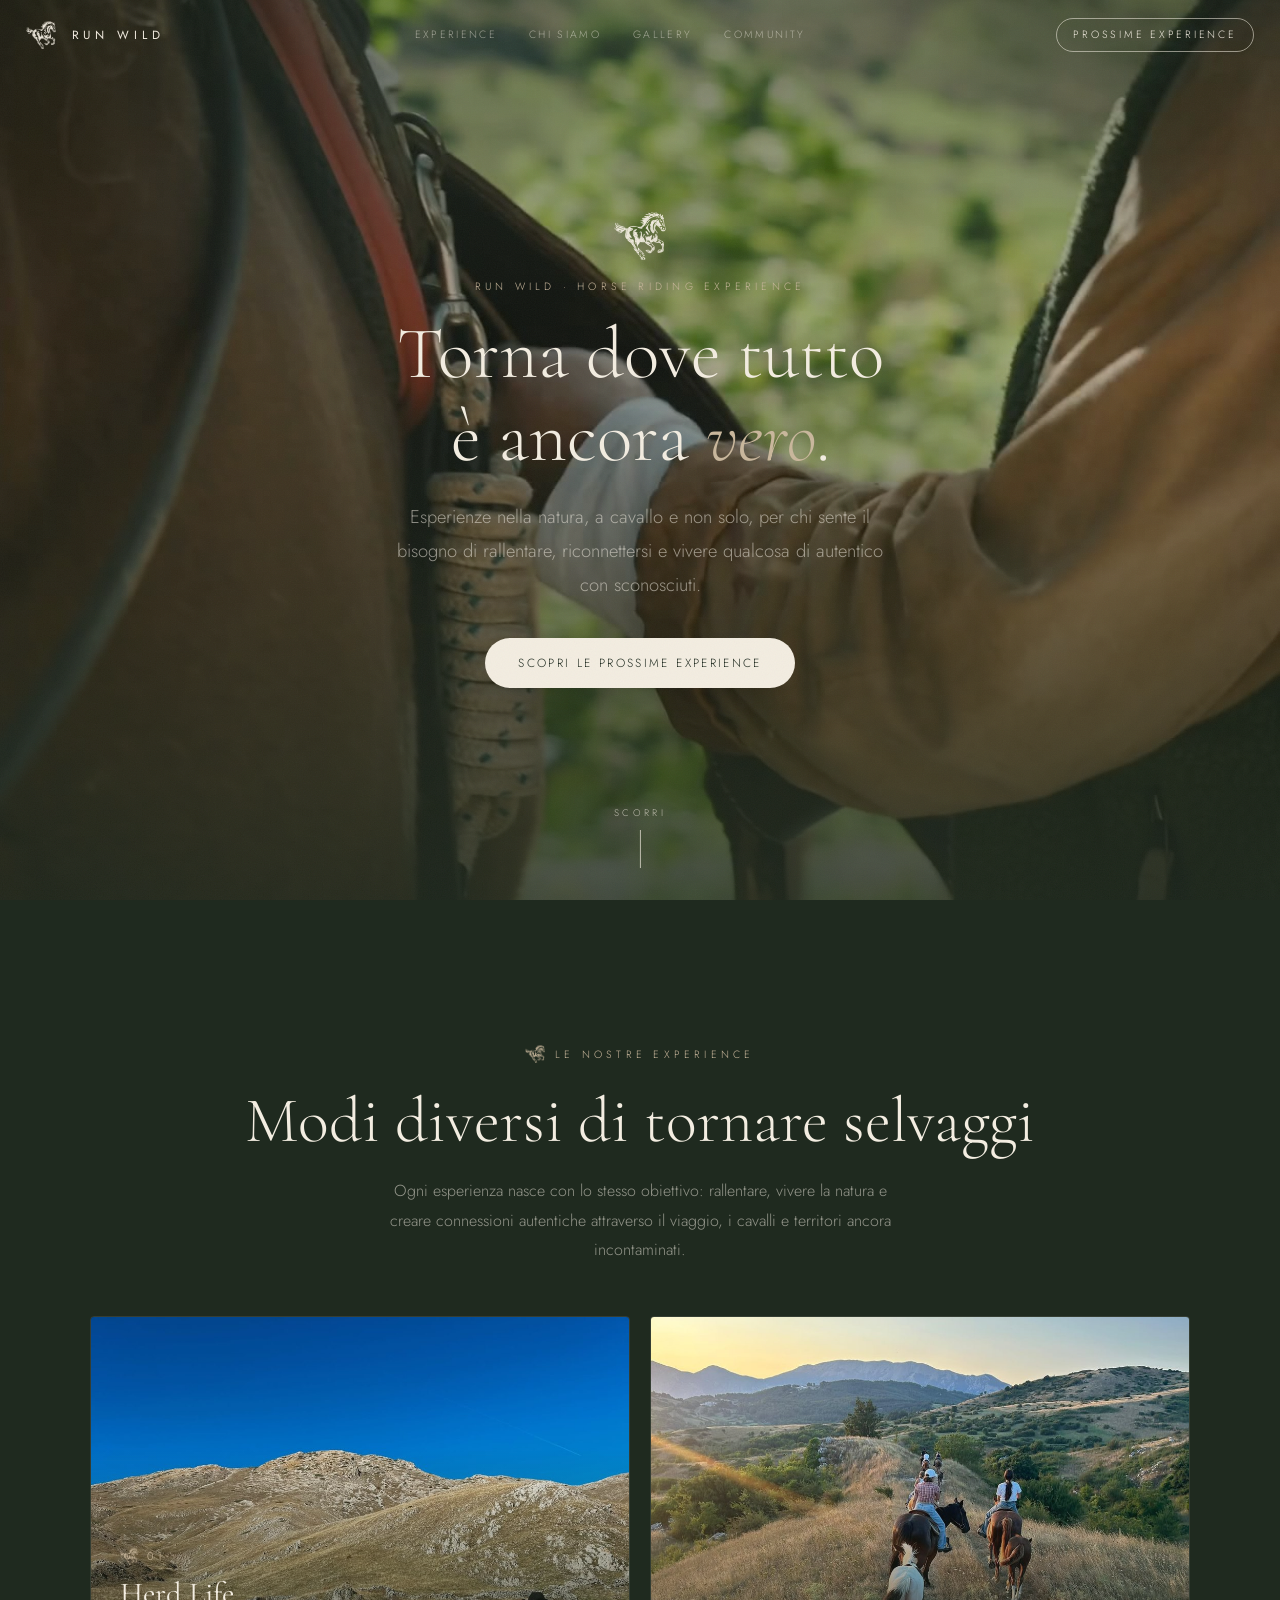
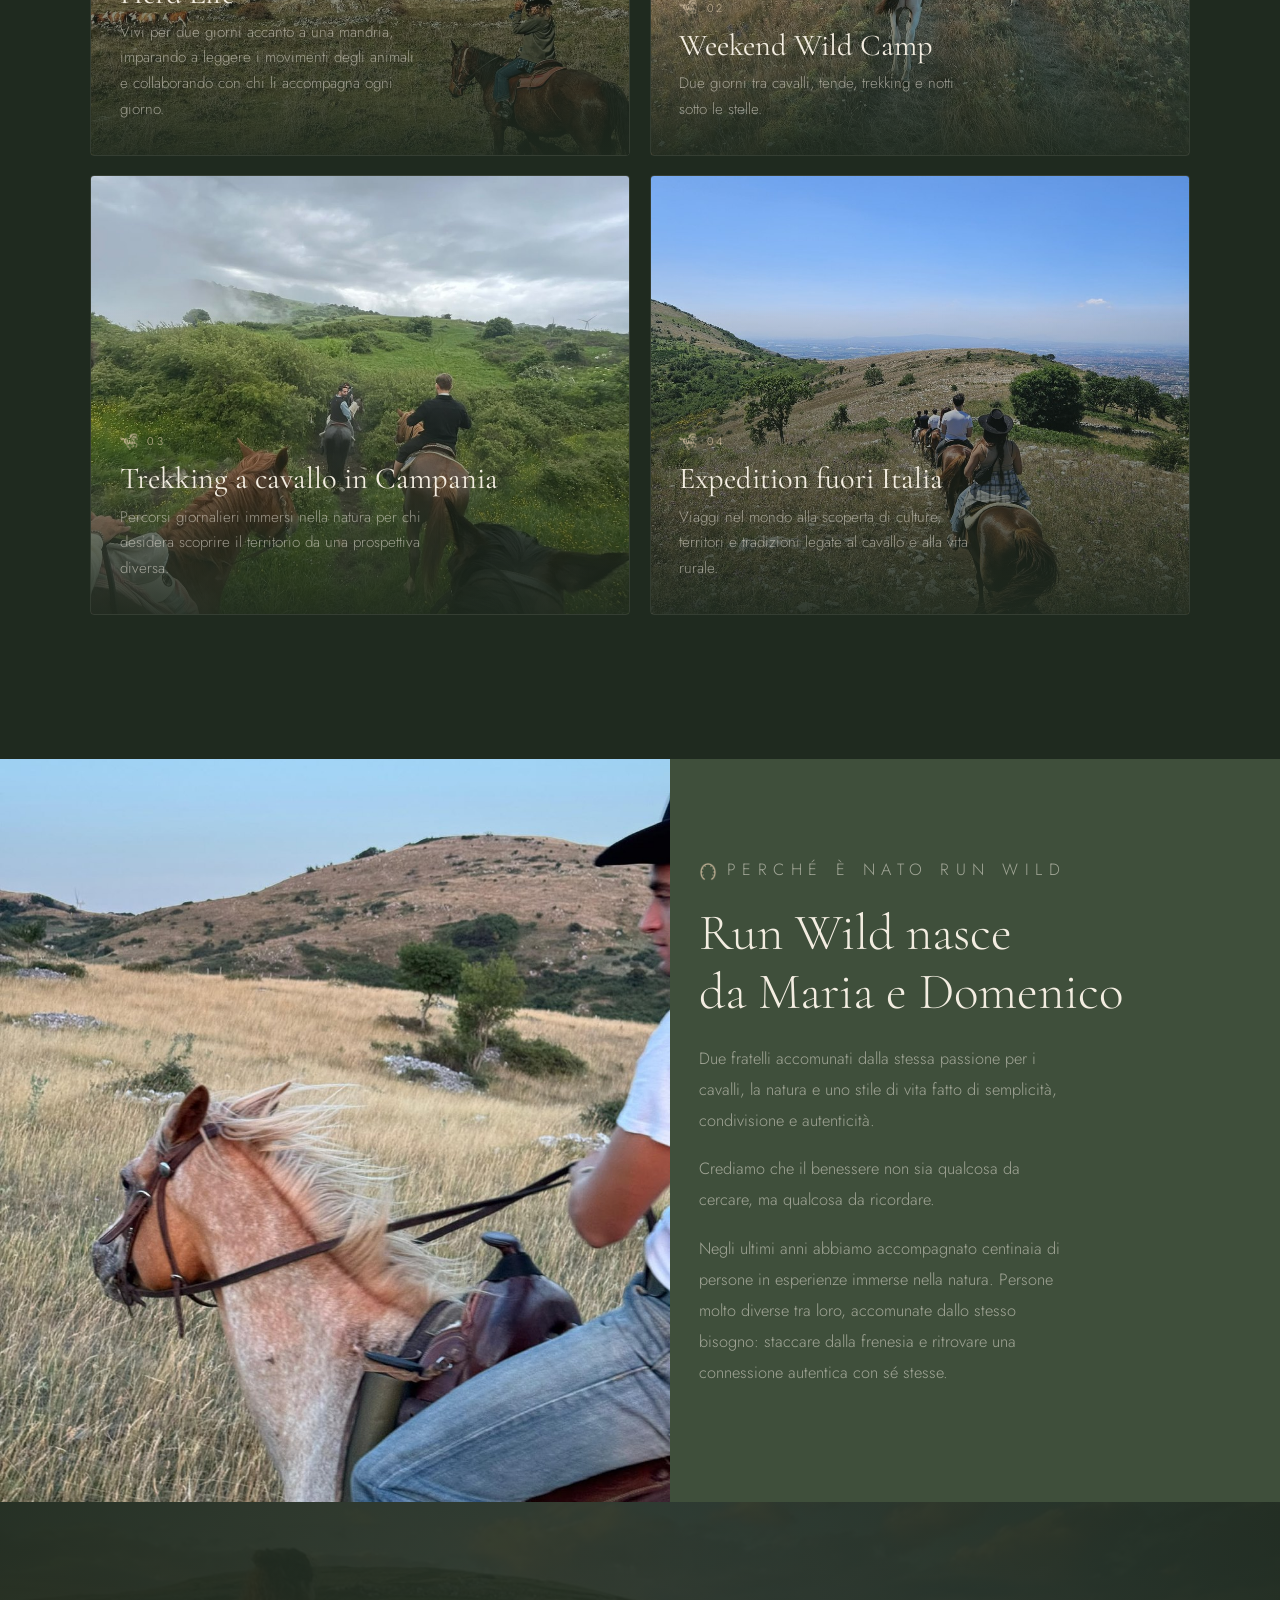
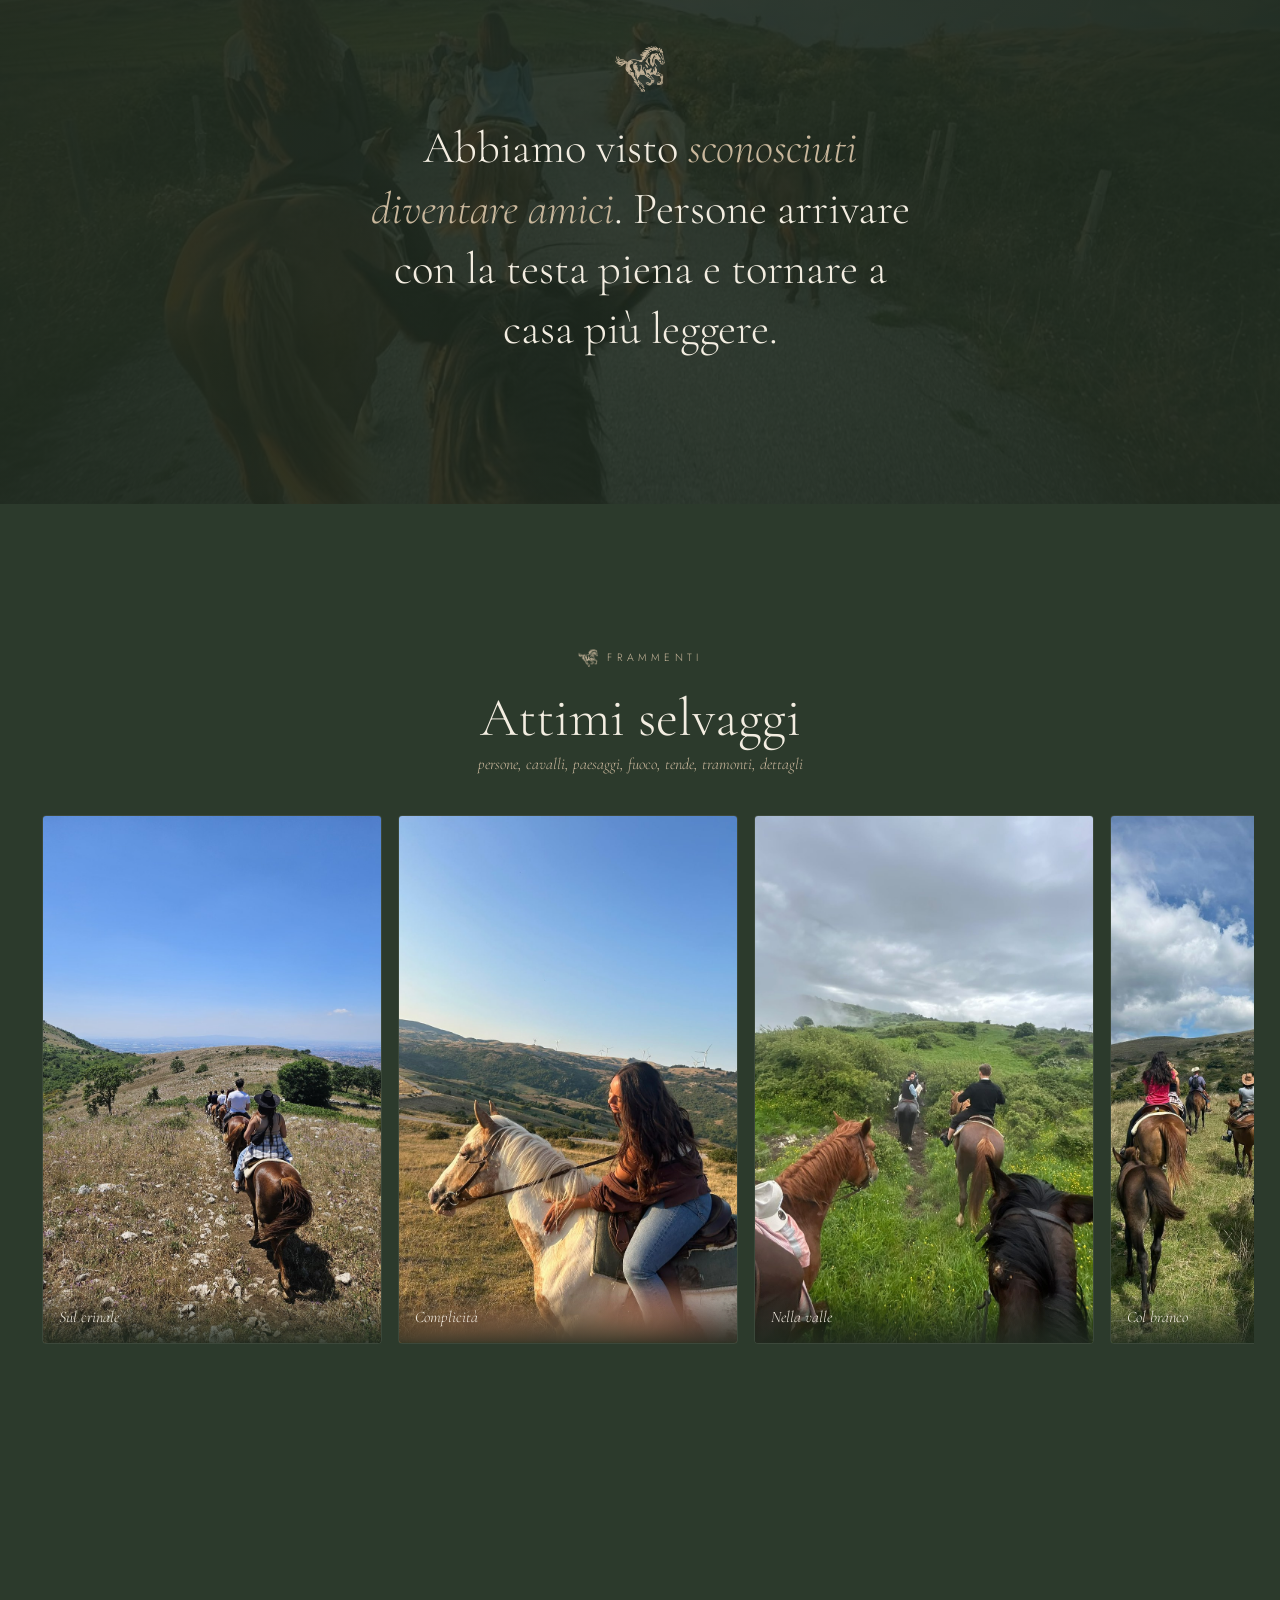
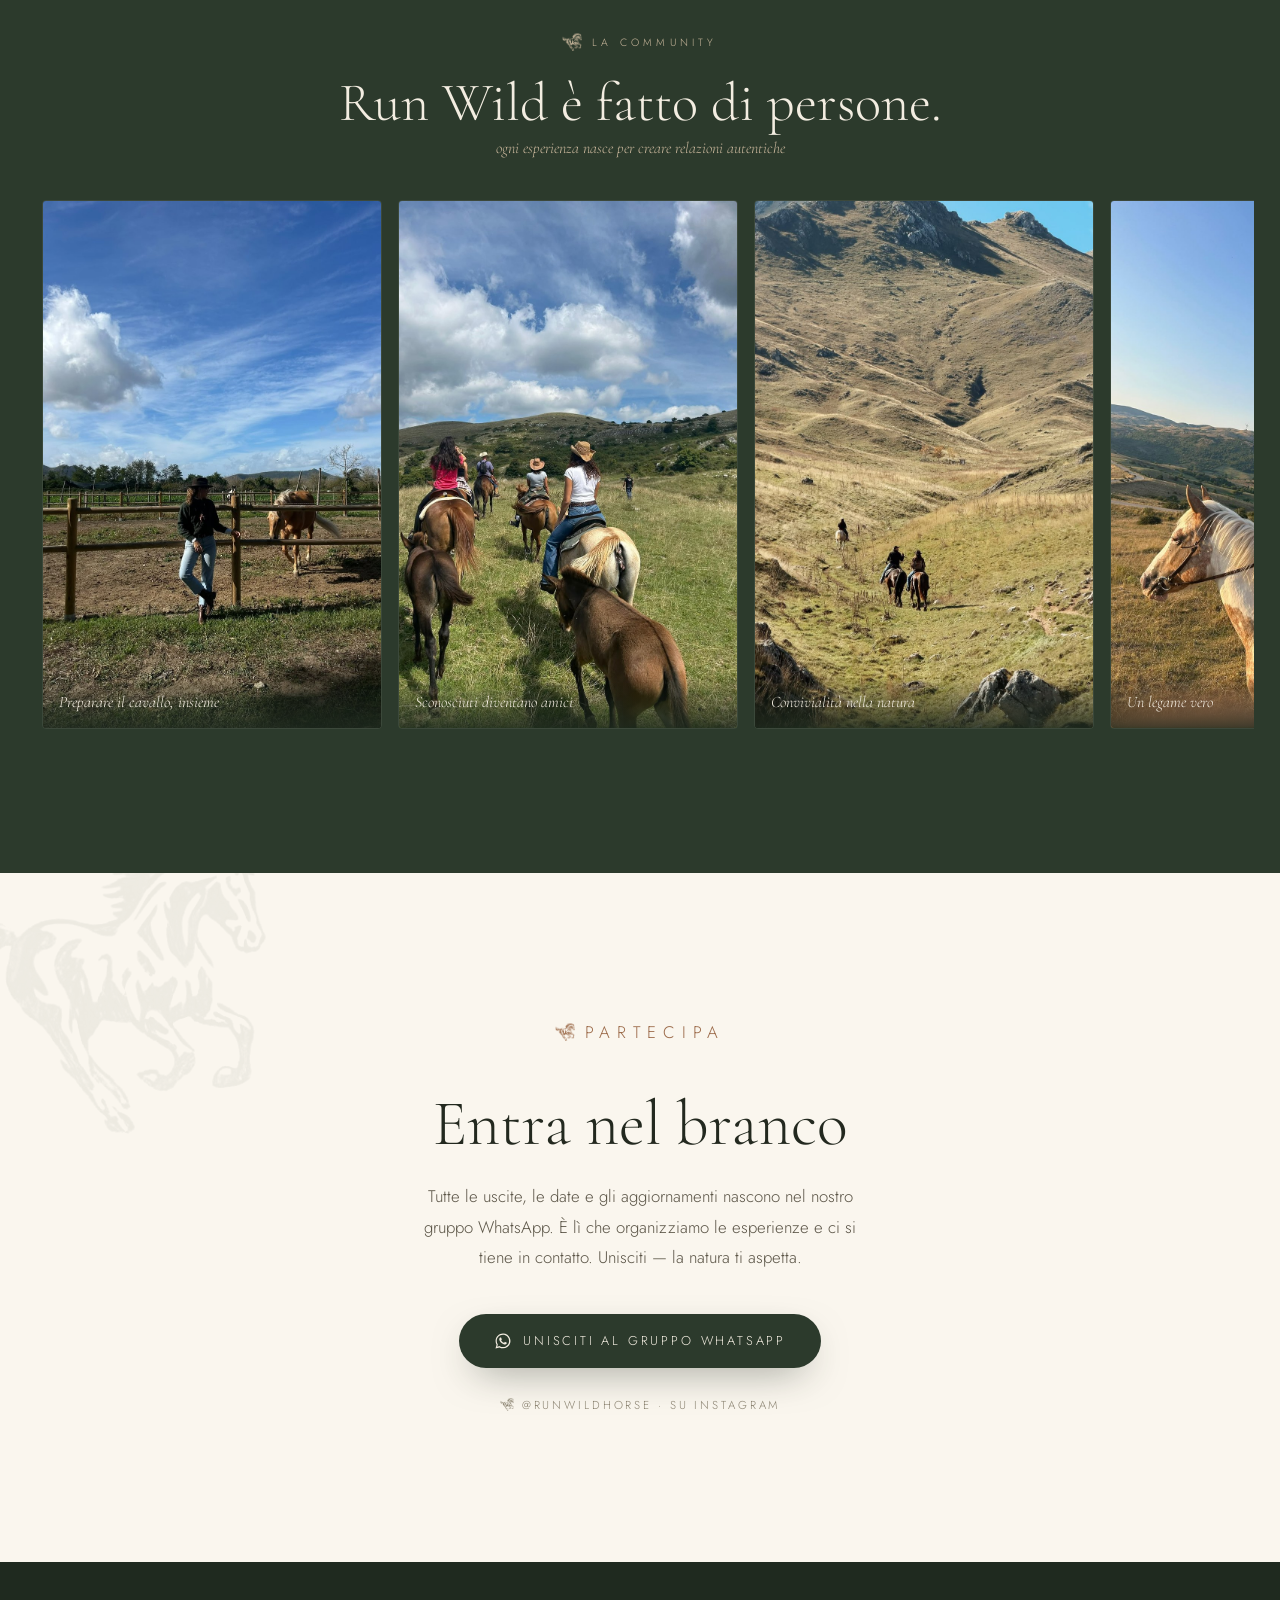
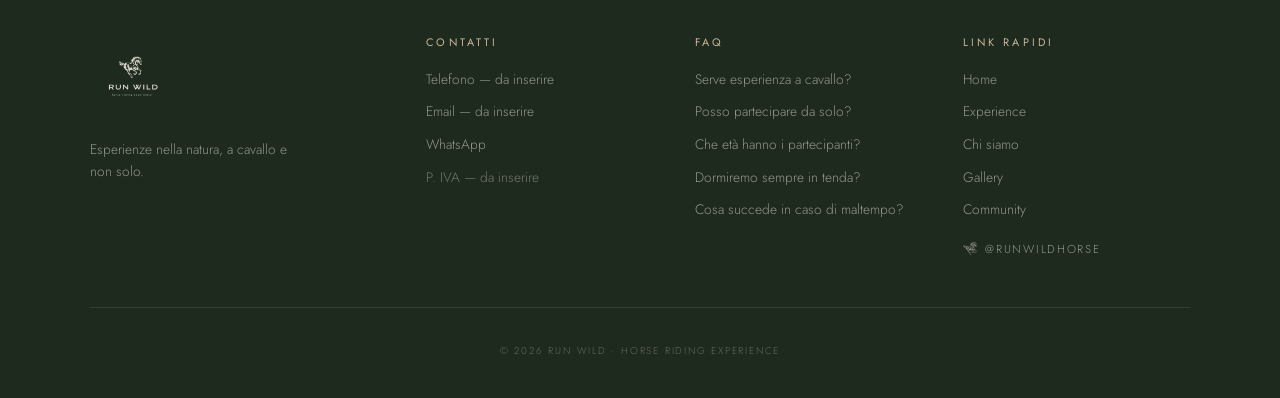
==== runwild-v2/index.html @ 901b98a7 "Add files via upload" ====
<!DOCTYPE html>
<html lang="it">
<head>
<meta charset="UTF-8">
<meta name="viewport" content="width=device-width, initial-scale=1.0">
<title>Run Wild — Torna dove tutto è ancora vero</title>
<meta name="description" content="Run Wild · Esperienze nella natura, a cavallo e non solo. Trekking a cavallo in Campania, weekend wild camp, herd life ed expedition per chi cerca connessioni autentiche.">
<meta name="keywords" content="esperienze a cavallo, trekking a cavallo in Campania, weekend a cavallo, viaggi nella natura, esperienze outdoor, vacanze a cavallo, turismo esperienziale, community outdoor, horse trekking Italy">
<link rel="icon" type="image/png" href="assets/horse_icon.png">
<link rel="preconnect" href="https://fonts.googleapis.com">
<link rel="preconnect" href="https://fonts.gstatic.com" crossorigin>
<link href="https://fonts.googleapis.com/css2?family=Cormorant+Garamond:ital,wght@0,300;0,400;0,500;0,600;1,300;1,400&family=Jost:wght@200;300;400;500&display=swap" rel="stylesheet">
<style>
  :root{
    --forest:#2c3a2c;--forest-deep:#1f2a1f;--moss:#3f4f3b;
    --cream:#f3ede1;--ivory:#faf6ee;--sand:#c9b79c;--clay:#9c6b4a;
    --ink:#23291f;--fade:rgba(243,237,225,.55);
    --hoof-mask:url("[data-uri]");
  }
  *{margin:0;padding:0;box-sizing:border-box}
  html{scroll-behavior:smooth}
  body{background:var(--forest);color:var(--cream);font-family:'Jost',sans-serif;font-weight:300;overflow-x:hidden;-webkit-font-smoothing:antialiased}
  ::selection{background:var(--sand);color:var(--forest-deep)}
  .serif{font-family:'Cormorant Garamond',serif}
  h1,h2,h3{font-weight:400;line-height:1.05}
  img{display:block}
  body::after{content:"";position:fixed;inset:0;z-index:9999;pointer-events:none;opacity:.045;background-image:url("data:image/svg+xml,%3Csvg xmlns='http://www.w3.org/2000/svg' width='160' height='160'%3E%3Cfilter id='n'%3E%3CfeTurbulence type='fractalNoise' baseFrequency='0.85' numOctaves='3'/%3E%3C/filter%3E%3Crect width='100%25' height='100%25' filter='url(%23n)'/%3E%3C/svg%3E")}

  .hoof-ico{display:inline-block;background:currentColor;-webkit-mask:url("[data-uri]") center/contain no-repeat;mask:url("[data-uri]") center/contain no-repeat}
  .h-ico{display:inline-block;background:currentColor;-webkit-mask:url("[data-uri]") center/contain no-repeat;mask:url("[data-uri]") center/contain no-repeat}

  /* NAV */
  nav{position:fixed;top:0;left:0;right:0;z-index:100;display:flex;justify-content:space-between;align-items:center;gap:1rem;padding:1.1rem 1.6rem;transition:background .5s ease,padding .5s ease}
  nav.scrolled{background:rgba(31,42,31,.86);backdrop-filter:blur(12px);padding:.7rem 1.6rem}
  nav .brand{display:flex;align-items:center;gap:.7rem;flex:0 0 auto}
  nav .brand .h-ico{width:30px;height:30px;color:var(--cream);transition:transform .6s cubic-bezier(.16,1,.3,1)}
  nav.scrolled .brand .h-ico{transform:scale(.85)}
  nav .brand b{font-weight:400;letter-spacing:.4em;font-size:.74rem;text-transform:uppercase;padding-left:.4em}
  nav .nav-links{display:none;align-items:center;gap:2rem;margin:0 auto}
  nav .nav-links a{color:var(--fade);text-decoration:none;font-size:.66rem;letter-spacing:.22em;text-transform:uppercase;transition:color .3s}
  nav .nav-links a:hover{color:var(--cream)}
  @media(min-width:920px){nav .nav-links{display:flex}}
  nav .cta-nav{flex:0 0 auto;font-size:.66rem;letter-spacing:.26em;text-transform:uppercase;border:1px solid var(--fade);color:var(--cream);padding:.55rem 1.05rem;border-radius:40px;text-decoration:none;transition:all .4s ease;white-space:nowrap}
  nav .cta-nav:hover{background:var(--cream);color:var(--forest-deep);border-color:var(--cream)}

  /* HERO */
  .hero{position:relative;height:100svh;min-height:620px;display:flex;align-items:center;justify-content:center;overflow:hidden;text-align:center}
  .hero video{position:absolute;inset:0;width:100%;height:100%;object-fit:cover;z-index:0}
  .hero::before{content:"";position:absolute;inset:0;z-index:1;background:linear-gradient(180deg,rgba(31,42,31,.5) 0%,rgba(31,42,31,.28) 38%,rgba(31,42,31,.82) 100%)}
  @keyframes floaty{0%,100%{transform:translate(-50%,-50%) translateY(0)}50%{transform:translate(-50%,-50%) translateY(-14px)}}
  .hero-inner{position:relative;z-index:2;padding:0 1.4rem;max-width:820px}
  .hero .crest{width:52px;height:48px;color:var(--cream);margin:0 auto 1.2rem;display:block}
  .hero .kicker{font-size:.66rem;letter-spacing:.4em;text-transform:uppercase;color:var(--sand);margin-bottom:1.2rem}
  .hero h1{font-family:'Cormorant Garamond',serif;font-weight:300;font-size:clamp(2.3rem,7.5vw,4.6rem);letter-spacing:0;line-height:1.12;text-transform:none}
  .hero h1 em{font-style:italic;color:var(--sand)}
  .hero .lead{font-family:'Jost',sans-serif;font-weight:300;font-size:clamp(1rem,2.6vw,1.15rem);line-height:1.85;max-width:46ch;margin:1.4rem auto 0;color:var(--fade)}
  .hero-cta{display:inline-flex;align-items:center;gap:.7rem;margin-top:2.2rem;background:var(--cream);color:var(--forest-deep);text-decoration:none;padding:1.05rem 2.1rem;border-radius:50px;font-size:.74rem;letter-spacing:.2em;text-transform:uppercase;transition:all .4s cubic-bezier(.16,1,.3,1);box-shadow:0 14px 40px -16px rgba(0,0,0,.5)}
  .hero-cta:hover{transform:translateY(-3px);background:var(--sand)}
  .hero .scroll-hint{position:absolute;bottom:2rem;left:50%;transform:translateX(-50%);z-index:3;font-size:.6rem;letter-spacing:.35em;text-transform:uppercase;opacity:.7;display:flex;flex-direction:column;align-items:center;gap:.6rem}
  .hero .scroll-hint .line{width:1px;height:38px;background:var(--cream);animation:pulse 2.4s ease-in-out infinite;transform-origin:top}
  @keyframes pulse{0%,100%{transform:scaleY(.4);opacity:.4}50%{transform:scaleY(1);opacity:1}}

  .reveal-up{opacity:0;transform:translateY(28px);transition:opacity 1.1s cubic-bezier(.16,1,.3,1),transform 1.1s cubic-bezier(.16,1,.3,1)}
  .reveal-up.in{opacity:1;transform:translateY(0)}

  section{position:relative}
  .pad{padding:clamp(4.5rem,12vw,9rem) 1.6rem}
  .eyebrow{display:inline-flex;align-items:center;gap:.6rem;font-size:.66rem;letter-spacing:.4em;text-transform:uppercase;color:var(--sand);margin-bottom:1.4rem}
  .eyebrow .h-ico{width:20px;height:20px;color:var(--sand)}
  .eyebrow .hoof-ico{width:18px;height:20px;color:var(--sand)}
  .manifesto .eyebrow .hoof-ico{color:var(--clay)}

  .hoof-trail{display:flex;justify-content:center;gap:1.4rem;padding:2.6rem 0;opacity:.55}
  .hoof-trail span{width:20px;height:22px;background:var(--clay);-webkit-mask:var(--hoof-mask) center/contain no-repeat;mask:var(--hoof-mask) center/contain no-repeat;transform:rotate(6deg)}
  .hoof-trail span:nth-child(even){transform:rotate(-6deg) translateY(9px)}

  /* MANIFESTO */
  .manifesto{background:var(--ivory);color:var(--ink);text-align:center;overflow:hidden}
  .manifesto .ghost{position:absolute;right:-4%;bottom:-6%;width:min(48vw,360px);aspect-ratio:1;color:var(--clay);opacity:.07;background:currentColor;-webkit-mask:url("[data-uri]") center/contain no-repeat;mask:url("[data-uri]") center/contain no-repeat;transform:scaleX(-1)}
  .manifesto .quote{font-family:'Cormorant Garamond',serif;font-weight:300;font-size:clamp(1.8rem,7vw,3.4rem);line-height:1.25;max-width:18ch;margin:0 auto;position:relative}
  .manifesto .quote em{font-style:italic;color:var(--clay)}
  .manifesto .small{margin:2.2rem auto 0;max-width:46ch;font-size:1.02rem;line-height:1.85;color:#5a5446;position:relative}
  .manifesto .eyebrow{color:var(--clay)}.manifesto .eyebrow .h-ico{color:var(--clay)}

  /* EXPERIENCES */
  .experiences{background:var(--forest-deep)}
  .exp-head{max-width:900px;margin:0 auto 3.2rem;text-align:center}
  .exp-head h2{font-family:'Cormorant Garamond',serif;font-weight:300;font-size:clamp(2.2rem,9vw,4rem);line-height:1.1}
  .exp-head .exp-intro{margin-top:1.2rem;font-size:1rem;line-height:1.85;color:var(--fade);max-width:56ch;margin-left:auto;margin-right:auto}
  .exp-grid{max-width:1100px;margin:0 auto;display:grid;grid-template-columns:1fr;gap:1.2rem}
  @media(min-width:760px){.exp-grid{grid-template-columns:1fr 1fr}}
  .exp-card{position:relative;border-radius:4px;overflow:hidden;min-height:440px;display:flex;align-items:flex-end;border:1px solid rgba(243,237,225,.1)}
  .exp-card video,.exp-card img{position:absolute;inset:0;width:100%;height:100%;object-fit:cover;transition:transform 1.2s cubic-bezier(.16,1,.3,1);z-index:0}
  .exp-card::after{content:"";position:absolute;inset:0;z-index:1;background:linear-gradient(180deg,rgba(31,42,31,0) 30%,rgba(31,42,31,.92) 100%)}
  .exp-card:hover video,.exp-card:hover img{transform:scale(1.06)}
  .exp-card .body{position:relative;z-index:2;padding:2rem 1.8rem}
  .exp-card .tagrow{display:flex;align-items:center;gap:.6rem;margin-bottom:.8rem}
  .exp-card .tagrow .h-ico{width:18px;height:18px;color:var(--sand)}
  .exp-card .num{font-size:.7rem;letter-spacing:.3em;color:var(--sand)}
  .exp-card h3{font-family:'Cormorant Garamond',serif;font-weight:400;font-size:1.9rem;margin-bottom:.6rem}
  .exp-card p{font-size:.95rem;line-height:1.7;color:var(--fade);max-width:34ch}
  .exp-card.tall{grid-column:1/-1}
  @media(min-width:760px){.exp-card.tall{min-height:380px}}

  /* SPLIT */
  .split{display:grid;grid-template-columns:1fr;background:var(--moss)}
  @media(min-width:860px){.split{grid-template-columns:1.1fr 1fr}}
  .split .media{position:relative;min-height:62svh;overflow:hidden}
  .split .media img{width:100%;height:100%;object-fit:cover;position:absolute;inset:0}
  .split .txt{padding:clamp(3rem,9vw,6rem) 1.8rem;display:flex;flex-direction:column;justify-content:center;position:relative}
  .split .txt h2{font-family:'Cormorant Garamond',serif;font-weight:300;font-size:clamp(2rem,7vw,3.2rem);line-height:1.15;margin-bottom:1.4rem}
  .split .txt p{font-size:1.02rem;line-height:1.9;color:var(--fade);max-width:42ch;margin-bottom:1.1rem}
  .split .txt .features{list-style:none;margin-top:.6rem;display:flex;flex-direction:column;gap:.9rem}
  .split .txt .features li{display:flex;align-items:center;gap:.9rem;font-size:.95rem;letter-spacing:.04em;color:var(--cream)}
  .split .txt .features .hoof-ico{width:17px;height:19px;flex:0 0 auto;color:var(--sand)}

  /* GALLERY / COMMUNITY */
  .gallery{background:var(--forest);overflow:hidden}
  .community{background:var(--forest);overflow:hidden}
  .gallery .ghead,.community .ghead{text-align:center}
  .gallery .eyebrow,.community .eyebrow{justify-content:center}
  .gallery h2,.community h2{text-align:center;font-family:'Cormorant Garamond',serif;font-weight:300;font-size:clamp(2rem,8vw,3.4rem);margin-bottom:.4rem}
  .gallery .gsub,.community .gsub{text-align:center;font-style:italic;font-family:'Cormorant Garamond',serif;color:var(--sand);margin-bottom:2.6rem}
  .strip{display:flex;gap:1rem;padding:0 1rem;overflow-x:auto;scroll-snap-type:x mandatory;-webkit-overflow-scrolling:touch;scrollbar-width:none}
  .strip::-webkit-scrollbar{display:none}
  .strip .item{flex:0 0 78%;max-width:340px;scroll-snap-align:center;border-radius:4px;overflow:hidden;position:relative;aspect-ratio:9/14;border:1px solid rgba(243,237,225,.08)}
  @media(min-width:760px){.strip .item{flex:0 0 30%}}
  .strip .item video,.strip .item img{width:100%;height:100%;object-fit:cover}
  .strip .item .cap{position:absolute;left:0;right:0;bottom:0;z-index:2;padding:1rem;font-family:'Cormorant Garamond',serif;font-style:italic;font-size:1rem;background:linear-gradient(180deg,transparent,rgba(31,42,31,.85))}

  /* BAND */
  .band{position:relative;text-align:center;padding:clamp(5rem,14vw,9rem) 1.6rem;overflow:hidden;background:var(--forest-deep)}
  .band img.bg{position:absolute;inset:0;width:100%;height:100%;object-fit:cover;opacity:.34;z-index:0}
  .band::after{content:"";position:absolute;inset:0;z-index:1;background:radial-gradient(circle at center,rgba(31,42,31,.55),rgba(31,42,31,.9))}
  .band .ico{position:relative;z-index:2;width:50px;height:46px;color:var(--sand);margin:0 auto 1.6rem;display:block}
  .band .q{position:relative;z-index:2;font-family:'Cormorant Garamond',serif;font-weight:300;font-size:clamp(1.6rem,5.5vw,2.8rem);line-height:1.35;max-width:26ch;margin:0 auto}
  .band .q em{font-style:italic;color:var(--sand)}

  /* WEEKEND */
  .weekend{background:var(--forest-deep)}
  .weekend .whead{max-width:900px;margin:0 auto 3rem;text-align:center}
  .weekend .whead h2{font-family:'Cormorant Garamond',serif;font-weight:300;font-size:clamp(2.2rem,9vw,4rem);line-height:1.1;margin-top:.3rem}
  .weekend .whead p{color:var(--fade);max-width:48ch;margin:1rem auto 0;line-height:1.8}
  .weekend .eyebrow{justify-content:center}
  .wk-grid{max-width:1100px;margin:0 auto;display:grid;grid-template-columns:1fr;gap:1.4rem}
  @media(min-width:780px){.wk-grid{grid-template-columns:1fr 1fr}}
  .wk-card{position:relative;border-radius:6px;overflow:hidden;min-height:480px;display:flex;align-items:flex-end;border:1px solid rgba(243,237,225,.12)}
  .wk-card img{position:absolute;inset:0;width:100%;height:100%;object-fit:cover;z-index:0;transition:transform 1.3s cubic-bezier(.16,1,.3,1)}
  .wk-card::after{content:"";position:absolute;inset:0;z-index:1;background:linear-gradient(180deg,rgba(31,42,31,.1) 0%,rgba(31,42,31,.45) 45%,rgba(31,42,31,.95) 100%)}
  .wk-card:hover img{transform:scale(1.05)}
  .wk-card .wbody{position:relative;z-index:2;padding:2.2rem 2rem}
  .wk-card .badge{display:inline-flex;align-items:center;gap:.5rem;font-size:.62rem;letter-spacing:.28em;text-transform:uppercase;color:var(--forest-deep);background:var(--sand);padding:.4rem .8rem;border-radius:40px;margin-bottom:1rem}
  .wk-card .badge .hoof-ico{width:13px;height:14px;color:var(--forest-deep)}
  .wk-card h3{font-family:'Cormorant Garamond',serif;font-weight:400;font-size:clamp(1.7rem,5vw,2.3rem);line-height:1.1;margin-bottom:.7rem}
  .wk-card .regions{display:flex;flex-wrap:wrap;gap:.5rem;margin-bottom:1rem}
  .wk-card .regions span{font-size:.66rem;letter-spacing:.16em;text-transform:uppercase;color:var(--cream);border:1px solid rgba(243,237,225,.3);padding:.32rem .7rem;border-radius:40px}
  .wk-card p{font-size:.96rem;line-height:1.7;color:var(--fade);max-width:40ch;margin-bottom:1.4rem}
  .wk-card .wk-cta{display:inline-flex;align-items:center;gap:.6rem;font-size:.7rem;letter-spacing:.22em;text-transform:uppercase;color:var(--cream);text-decoration:none;border-bottom:1px solid var(--sand);padding-bottom:.3rem;transition:gap .35s ease,color .35s ease}
  .wk-card .wk-cta:hover{gap:1rem;color:var(--sand)}

  /* JOIN */
  .join{background:var(--ivory);color:var(--ink);text-align:center;position:relative;overflow:hidden}
  .join .ghost{position:absolute;left:-5%;top:-8%;width:min(46vw,330px);aspect-ratio:1;color:var(--forest);opacity:.06;background:currentColor;-webkit-mask:url("[data-uri]") center/contain no-repeat;mask:url("[data-uri]") center/contain no-repeat}
  .join .eyebrow{color:var(--clay)}.join .eyebrow .h-ico{color:var(--clay)}
  .join h2{font-family:'Cormorant Garamond',serif;font-weight:300;font-size:clamp(2.2rem,9vw,4rem);line-height:1.1;max-width:16ch;margin:0 auto 1.4rem;position:relative}
  .join p{max-width:44ch;margin:0 auto 2.6rem;font-size:1.05rem;line-height:1.8;color:#5a5446;position:relative}
  .wa-btn{position:relative;display:inline-flex;align-items:center;gap:.7rem;background:var(--forest);color:var(--cream);text-decoration:none;padding:1.1rem 2.2rem;border-radius:50px;font-size:.8rem;letter-spacing:.22em;text-transform:uppercase;transition:all .4s cubic-bezier(.16,1,.3,1);box-shadow:0 14px 40px -16px rgba(31,42,31,.6)}
  .wa-btn:hover{transform:translateY(-3px);background:var(--forest-deep);box-shadow:0 22px 50px -18px rgba(31,42,31,.7)}
  .wa-btn svg{width:18px;height:18px;fill:currentColor}
  .join .ig{position:relative;display:inline-flex;align-items:center;gap:.5rem;margin-top:1.8rem;font-size:.72rem;letter-spacing:.25em;text-transform:uppercase;color:#8a8270;text-decoration:none;transition:color .3s}
  .join .ig:hover{color:var(--clay)}
  .join .ig .h-ico{width:14px;height:14px;color:currentColor}

  /* FOOTER */
  footer{background:var(--forest-deep);padding:4.5rem 1.6rem 2.5rem}
  .foot-grid{max-width:1100px;margin:0 auto;display:grid;grid-template-columns:1fr;gap:2.6rem;padding-bottom:2.8rem;border-bottom:1px solid rgba(243,237,225,.1)}
  @media(min-width:760px){.foot-grid{grid-template-columns:1.3fr 1fr 1fr 1fr}}
  .foot-col h4{font-family:'Jost',sans-serif;font-weight:400;font-size:.68rem;letter-spacing:.28em;text-transform:uppercase;color:var(--sand);margin-bottom:1.2rem}
  .foot-col ul{list-style:none;display:flex;flex-direction:column;gap:.75rem}
  .foot-col ul li{font-size:.86rem;color:var(--fade);line-height:1.5}
  .foot-col ul li.piva{opacity:.7}
  .foot-col a{color:var(--fade);text-decoration:none;transition:color .3s}
  .foot-col a:hover{color:var(--cream)}
  .foot-brand .flogo{width:88px;margin-bottom:1rem;opacity:.95}
  .foot-brand .foot-tag{font-size:.86rem;color:var(--fade);max-width:26ch;line-height:1.6}
  .foot-ig{display:inline-flex;align-items:center;gap:.5rem;margin-top:1.3rem;font-size:.72rem;letter-spacing:.15em;text-transform:uppercase}
  .foot-ig .h-ico{width:14px;height:14px}
  footer .copy{display:block;text-align:center;margin-top:2.2rem;font-size:.62rem;letter-spacing:.18em;color:rgba(243,237,225,.32);text-transform:uppercase}

  .wa-float{position:fixed;bottom:18px;right:18px;z-index:200;width:56px;height:56px;border-radius:50%;background:#25D366;display:flex;align-items:center;justify-content:center;box-shadow:0 10px 30px -8px rgba(0,0,0,.5);text-decoration:none;transition:transform .35s ease;opacity:0;pointer-events:none}
  .wa-float.show{opacity:1;pointer-events:auto}
  .wa-float:hover{transform:scale(1.08)}
  .wa-float svg{width:28px;height:28px;fill:#fff}
</style>
</head>
<body>


<nav id="nav">
  <span class="brand"><i class="h-ico"></i><b>Run Wild</b></span>
  <div class="nav-links">
    <a href="#experience">Experience</a>
    <a href="#chi-siamo">Chi siamo</a>
    <a href="#gallery">Gallery</a>
    <a href="#community">Community</a>
  </div>
  <a class="cta-nav" href="#experience">Prossime Experience</a>
</nav>

<header class="hero">
  <video autoplay muted loop playsinline poster="assets/hero_poster.jpg"><source src="assets/hero.mp4" type="video/mp4"></video>
  <div class="hero-inner">
    <i class="crest h-ico reveal-up"></i>
    <p class="kicker reveal-up" style="transition-delay:.08s">Run Wild · horse riding experience</p>
    <h1 class="reveal-up" style="transition-delay:.16s">Torna dove tutto<br>è ancora <em>vero</em>.</h1>
    <p class="lead reveal-up" style="transition-delay:.28s">Esperienze nella natura, a cavallo e non solo, per chi sente il bisogno di rallentare, riconnettersi e vivere qualcosa di autentico con sconosciuti.</p>
    <a class="hero-cta reveal-up" style="transition-delay:.38s" href="#experience">Scopri le prossime Experience</a>
  </div>
  <div class="scroll-hint"><span>scorri</span><span class="line"></span></div>
</header>

<section class="experiences pad" id="experience">
  <div class="exp-head reveal-up">
    <p class="eyebrow"><i class="h-ico"></i> Le nostre Experience</p>
    <h2>Modi diversi di tornare selvaggi</h2>
    <p class="exp-intro">Ogni esperienza nasce con lo stesso obiettivo: rallentare, vivere la natura e creare connessioni autentiche attraverso il viaggio, i cavalli e territori ancora incontaminati.</p>
  </div>
  <div class="exp-grid">
    <article class="exp-card reveal-up">
      <img src="assets/p11.jpg" alt="Cavaliere al lavoro con la mandria al pascolo">
      <div class="body"><div class="tagrow"><i class="h-ico"></i><span class="num">01</span></div><h3>Herd Life</h3><p>Vivi per due giorni accanto a una mandria, imparando a leggere i movimenti degli animali e collaborando con chi li accompagna ogni giorno.</p></div>
    </article>
    <article class="exp-card reveal-up" style="transition-delay:.12s">
      <img src="assets/p17.jpg" alt="Cavalcata al tramonto verso le tende in montagna">
      <div class="body"><div class="tagrow"><i class="h-ico"></i><span class="num">02</span></div><h3>Weekend Wild Camp</h3><p>Due giorni tra cavalli, tende, trekking e notti sotto le stelle.</p></div>
    </article>
    <article class="exp-card reveal-up" style="transition-delay:.2s">
      <img src="assets/p2.jpg" alt="Gruppo in sella su un sentiero verde tra la vegetazione in Campania">
      <div class="body"><div class="tagrow"><i class="h-ico"></i><span class="num">03</span></div><h3>Trekking a cavallo in Campania</h3><p>Percorsi giornalieri immersi nella natura per chi desidera scoprire il territorio da una prospettiva diversa.</p></div>
    </article>
    <article class="exp-card reveal-up" style="transition-delay:.28s">
      <img src="assets/p16.jpg" alt="Fila di cavalieri sul crinale in un paesaggio ampio e selvaggio">
      <div class="body"><div class="tagrow"><i class="h-ico"></i><span class="num">04</span></div><h3>Expedition fuori Italia</h3><p>Viaggi nel mondo alla scoperta di culture, territori e tradizioni legate al cavallo e alla vita rurale.</p></div>
    </article>
  </div>
</section>

<section class="split" id="chi-siamo">
  <div class="media reveal-up"><img src="assets/p6.jpg" alt="Cavaliere accanto al suo cavallo con la criniera al vento"></div>
  <div class="txt">
    <p class="eyebrow"><i class="hoof-ico"></i> Perché è nato Run Wild</p>
    <h2 class="reveal-up">Run Wild nasce<br>da Maria e Domenico</h2>
    <p class="reveal-up" style="transition-delay:.1s">Due fratelli accomunati dalla stessa passione per i cavalli, la natura e uno stile di vita fatto di semplicità, condivisione e autenticità.</p>
    <p class="reveal-up" style="transition-delay:.16s">Crediamo che il benessere non sia qualcosa da cercare, ma qualcosa da ricordare.</p>
    <p class="reveal-up" style="transition-delay:.22s">Negli ultimi anni abbiamo accompagnato centinaia di persone in esperienze immerse nella natura. Persone molto diverse tra loro, accomunate dallo stesso bisogno: staccare dalla frenesia e ritrovare una connessione autentica con sé stesse.</p>
  </div>
</section>

<section class="band">
  <img class="bg" src="assets/p7.jpg" alt="Cavalcata al tramonto con puledro">
  <i class="ico h-ico" aria-hidden="true"></i>
  <p class="q reveal-up">Abbiamo visto <em>sconosciuti diventare amici</em>. Persone arrivare con la testa piena e tornare a casa più leggere.</p>
</section>

<section class="gallery pad" id="gallery">
  <div class="ghead reveal-up"><p class="eyebrow"><i class="h-ico"></i> Frammenti</p></div>
  <h2 class="reveal-up">Attimi selvaggi</h2>
  <p class="gsub reveal-up">persone, cavalli, paesaggi, fuoco, tende, tramonti, dettagli</p>
  <div class="strip">
    <div class="item reveal-up"><img src="assets/p16.jpg" alt="Fila di cavalieri sul crinale"><span class="cap">Sul crinale</span></div>
    <div class="item reveal-up" style="transition-delay:.06s"><img src="assets/p13.jpg" alt="Ragazza in sella a un cavallo bianco al tramonto"><span class="cap">Complicità</span></div>
    <div class="item reveal-up" style="transition-delay:.12s"><img src="assets/p2.jpg" alt="Tre cavalieri nella valle"><span class="cap">Nella valle</span></div>
    <div class="item reveal-up" style="transition-delay:.18s"><img src="assets/p9.jpg" alt="Gruppo a cavallo con i puledri"><span class="cap">Col branco</span></div>
    <div class="item reveal-up" style="transition-delay:.24s"><img src="assets/p10.jpg" alt="Al maneggio con il cavallo"><span class="cap">Al maneggio</span></div>
    <div class="item reveal-up" style="transition-delay:.3s"><img src="assets/p17.jpg" alt="Tende in montagna al tramonto"><span class="cap">Sotto le stelle</span></div>
    <div class="item reveal-up" style="transition-delay:.36s"><img src="assets/p3.jpg" alt="Vista dalla sella sulla pianura"><span class="cap">Il panorama</span></div>
  </div>
</section>

<section class="community pad" id="community">
  <div class="ghead reveal-up"><p class="eyebrow"><i class="h-ico"></i> La community</p></div>
  <h2 class="reveal-up">Run Wild è fatto di persone.</h2>
  <p class="gsub reveal-up">ogni esperienza nasce per creare relazioni autentiche</p>
  <div class="strip">
    <div class="item reveal-up"><img src="assets/p10.jpg" alt="Preparazione del cavallo insieme prima dell'uscita"><span class="cap">Preparare il cavallo, insieme</span></div>
    <div class="item reveal-up" style="transition-delay:.06s"><img src="assets/p9.jpg" alt="Gruppo di partecipanti a cavallo con i puledri"><span class="cap">Sconosciuti diventano amici</span></div>
    <div class="item reveal-up" style="transition-delay:.12s"><img src="assets/p12.jpg" alt="Gruppo di cavalieri nella valle"><span class="cap">Convivialità nella natura</span></div>
    <div class="item reveal-up" style="transition-delay:.18s"><img src="assets/p13.jpg" alt="Un legame autentico tra cavaliere e cavallo al tramonto"><span class="cap">Un legame vero</span></div>
    <div class="item reveal-up" style="transition-delay:.24s"><img src="assets/p3.jpg" alt="Momenti di cura quotidiana al torrente"><span class="cap">I dettagli veri</span></div>
  </div>
</section>

<section class="join pad" id="join">
  <span class="ghost"></span>
  <p class="eyebrow reveal-up"><i class="h-ico"></i> Partecipa</p>
  <h2 class="reveal-up" style="transition-delay:.08s">Entra nel branco</h2>
  <p class="reveal-up" style="transition-delay:.16s">Tutte le uscite, le date e gli aggiornamenti nascono nel nostro gruppo WhatsApp. È lì che organizziamo le esperienze e ci si tiene in contatto. Unisciti — la natura ti aspetta.</p>
  <a class="wa-btn reveal-up" style="transition-delay:.24s" href="https://chat.whatsapp.com/IArELzHr4w1A6WsWyz7IqS?mode=gi_t&utm_source=ig&utm_medium=social&utm_content=link_in_bio" target="_blank" rel="noopener">
    <svg viewBox="0 0 24 24"><path d="M12.04 2C6.58 2 2.13 6.45 2.13 11.91c0 1.75.46 3.45 1.32 4.95L2 22l5.25-1.38c1.45.79 3.08 1.21 4.79 1.21 5.46 0 9.91-4.45 9.91-9.91S17.5 2 12.04 2zm0 18.15c-1.52 0-3.01-.41-4.3-1.18l-.31-.18-3.12.82.83-3.04-.2-.31a8.21 8.21 0 0 1-1.26-4.35c0-4.54 3.7-8.23 8.24-8.23 2.2 0 4.27.86 5.82 2.42a8.18 8.18 0 0 1 2.41 5.82c0 4.54-3.69 8.24-8.23 8.24zm4.52-6.16c-.25-.12-1.47-.72-1.69-.81-.23-.08-.39-.12-.56.12-.16.25-.64.81-.79.97-.14.17-.29.19-.54.06-.25-.12-1.05-.39-1.99-1.23-.74-.66-1.23-1.47-1.38-1.72-.14-.25-.01-.38.11-.5.11-.11.25-.29.37-.43.13-.14.17-.25.25-.41.08-.17.04-.31-.02-.43-.06-.12-.56-1.34-.76-1.84-.2-.48-.41-.42-.56-.43h-.48c-.17 0-.43.06-.66.31-.22.25-.86.85-.86 2.07s.89 2.4 1.01 2.56c.12.17 1.75 2.67 4.23 3.74.59.26 1.05.41 1.41.52.59.19 1.13.16 1.56.1.48-.07 1.47-.6 1.67-1.18.21-.58.21-1.07.15-1.18-.06-.11-.22-.17-.47-.29z"/></svg>
    Unisciti al gruppo WhatsApp
  </a>
  <br>
  <a class="ig" href="https://www.instagram.com/runwildhorse/" target="_blank" rel="noopener"><i class="h-ico"></i> @runwildhorse · su Instagram</a>
</section>

<footer>
  <div class="foot-grid">
    <div class="foot-col foot-brand">
      <img class="flogo" src="assets/logo_full.png" alt="Run Wild logo">
      <p class="foot-tag">Esperienze nella natura, a cavallo e non solo.</p>
    </div>
    <div class="foot-col">
      <h4>Contatti</h4>
      <ul>
        <li><a href="tel:+39000000000">Telefono — da inserire</a></li>
        <li><a href="mailto:info@runwildhorse.it">Email — da inserire</a></li>
        <li><a href="https://chat.whatsapp.com/IArELzHr4w1A6WsWyz7IqS?mode=gi_t&utm_source=ig&utm_medium=social&utm_content=link_in_bio" target="_blank" rel="noopener">WhatsApp</a></li>
        <li class="piva">P. IVA — da inserire</li>
      </ul>
    </div>
    <div class="foot-col">
      <h4>FAQ</h4>
      <ul>
        <li>Serve esperienza a cavallo?</li>
        <li>Posso partecipare da solo?</li>
        <li>Che età hanno i partecipanti?</li>
        <li>Dormiremo sempre in tenda?</li>
        <li>Cosa succede in caso di maltempo?</li>
      </ul>
    </div>
    <div class="foot-col">
      <h4>Link rapidi</h4>
      <ul>
        <li><a href="#">Home</a></li>
        <li><a href="#experience">Experience</a></li>
        <li><a href="#chi-siamo">Chi siamo</a></li>
        <li><a href="#gallery">Gallery</a></li>
        <li><a href="#community">Community</a></li>
      </ul>
      <a class="foot-ig" href="https://www.instagram.com/runwildhorse/" target="_blank" rel="noopener"><i class="h-ico"></i> @runwildhorse</a>
    </div>
  </div>
  <div class="copy">© <span id="yr"></span> Run Wild · Horse Riding Experience</div>
</footer>

<a class="wa-float" id="waFloat" href="https://chat.whatsapp.com/IArELzHr4w1A6WsWyz7IqS?mode=gi_t&utm_source=ig&utm_medium=social&utm_content=link_in_bio" target="_blank" rel="noopener" aria-label="WhatsApp">
  <svg viewBox="0 0 24 24"><path d="M12.04 2C6.58 2 2.13 6.45 2.13 11.91c0 1.75.46 3.45 1.32 4.95L2 22l5.25-1.38c1.45.79 3.08 1.21 4.79 1.21 5.46 0 9.91-4.45 9.91-9.91S17.5 2 12.04 2zm0 18.15c-1.52 0-3.01-.41-4.3-1.18l-.31-.18-3.12.82.83-3.04-.2-.31a8.21 8.21 0 0 1-1.26-4.35c0-4.54 3.7-8.23 8.24-8.23 2.2 0 4.27.86 5.82 2.42a8.18 8.18 0 0 1 2.41 5.82c0 4.54-3.69 8.24-8.23 8.24zm4.52-6.16c-.25-.12-1.47-.72-1.69-.81-.23-.08-.39-.12-.56.12-.16.25-.64.81-.79.97-.14.17-.29.19-.54.06-.25-.12-1.05-.39-1.99-1.23-.74-.66-1.23-1.47-1.38-1.72-.14-.25-.01-.38.11-.5.11-.11.25-.29.37-.43.13-.14.17-.25.25-.41.08-.17.04-.31-.02-.43-.06-.12-.56-1.34-.76-1.84-.2-.48-.41-.42-.56-.43h-.48c-.17 0-.43.06-.66.31-.22.25-.86.85-.86 2.07s.89 2.4 1.01 2.56c.12.17 1.75 2.67 4.23 3.74.59.26 1.05.41 1.41.52.59.19 1.13.16 1.56.1.48-.07 1.47-.6 1.67-1.18.21-.58.21-1.07.15-1.18-.06-.11-.22-.17-.47-.29z"/></svg>
</a>

<script>
  document.getElementById('yr').textContent=new Date().getFullYear();
  const nav=document.getElementById('nav'), waf=document.getElementById('waFloat');
  window.addEventListener('scroll',()=>{if(window.scrollY>60){nav.classList.add('scrolled');waf.classList.add('show')}else{nav.classList.remove('scrolled');waf.classList.remove('show')}},{passive:true});
  const io=new IntersectionObserver((e)=>{e.forEach(x=>{if(x.isIntersecting){x.target.classList.add('in');io.unobserve(x.target)}})},{threshold:.12,rootMargin:'0px 0px -8% 0px'});
  document.querySelectorAll('.reveal-up').forEach(el=>io.observe(el));
  window.addEventListener('load',()=>{document.querySelectorAll('.hero .reveal-up').forEach(el=>el.classList.add('in'))});
</script>
</body>
</html>
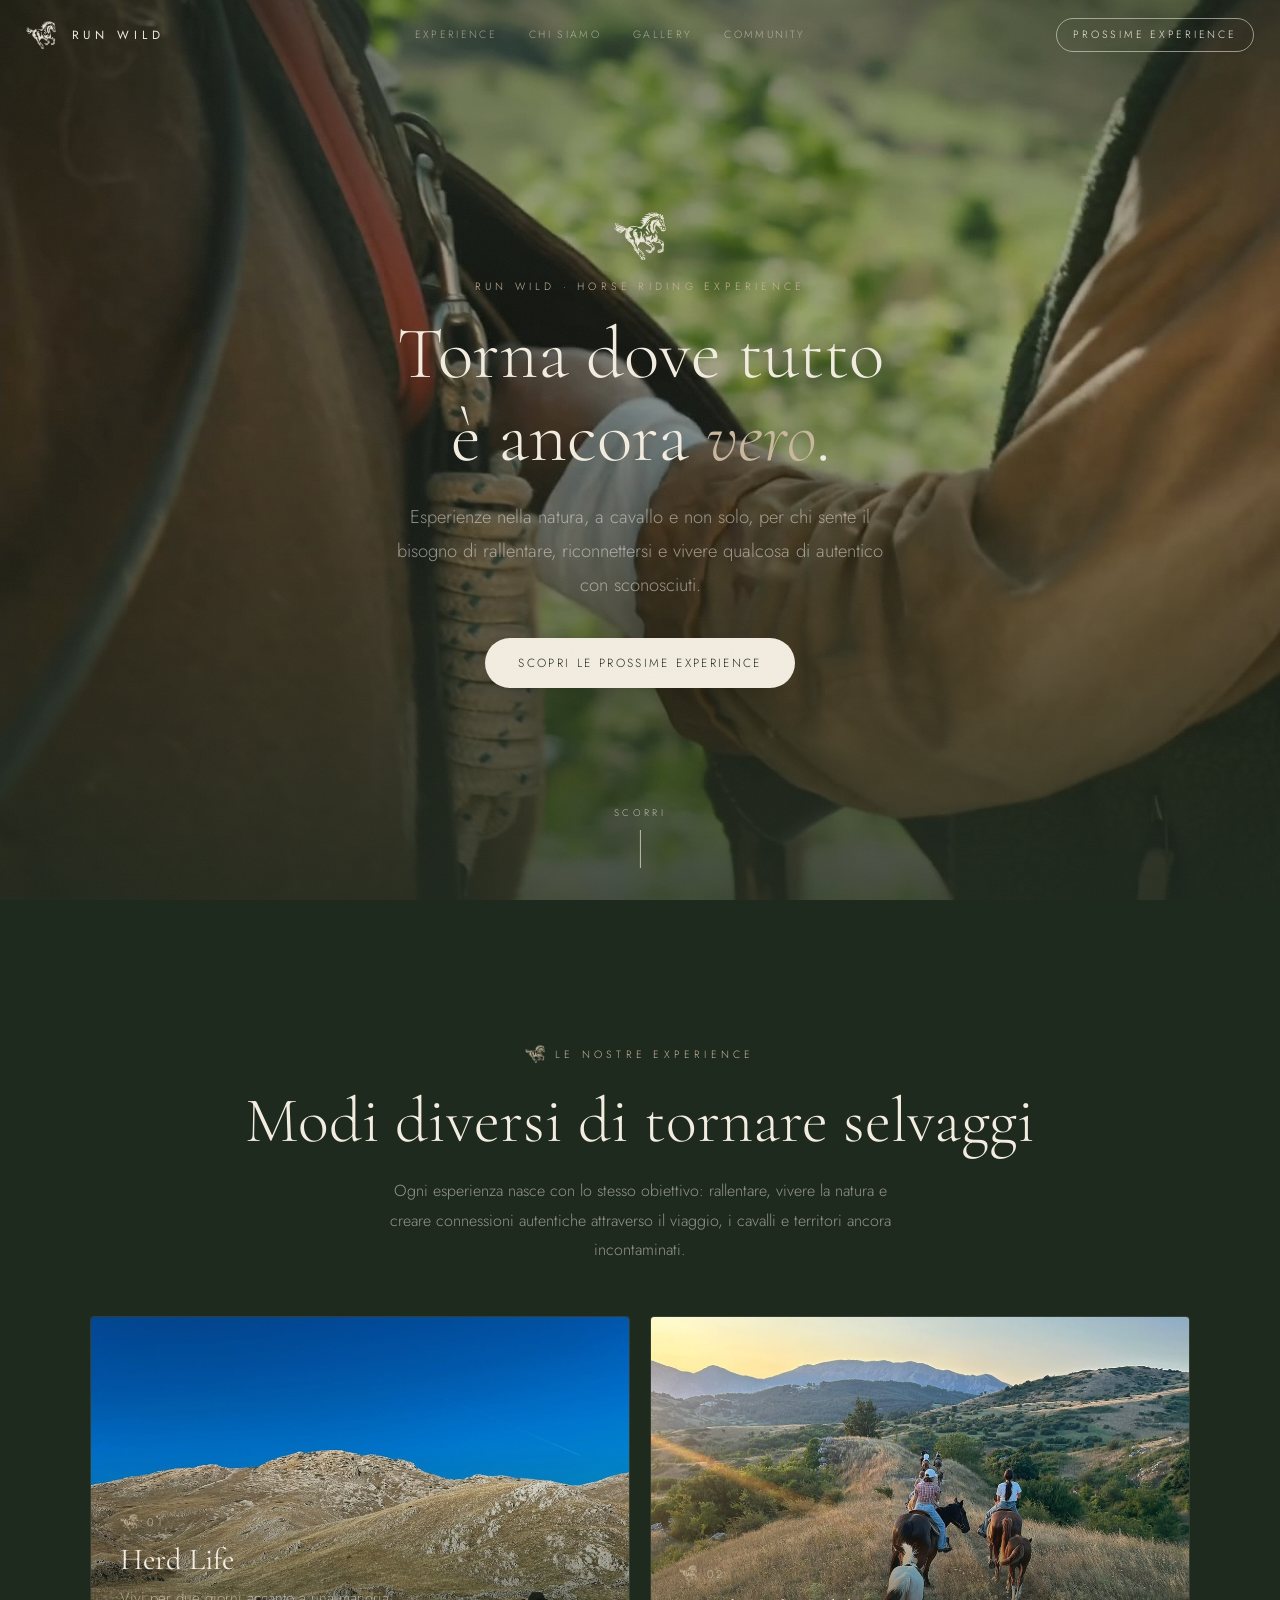
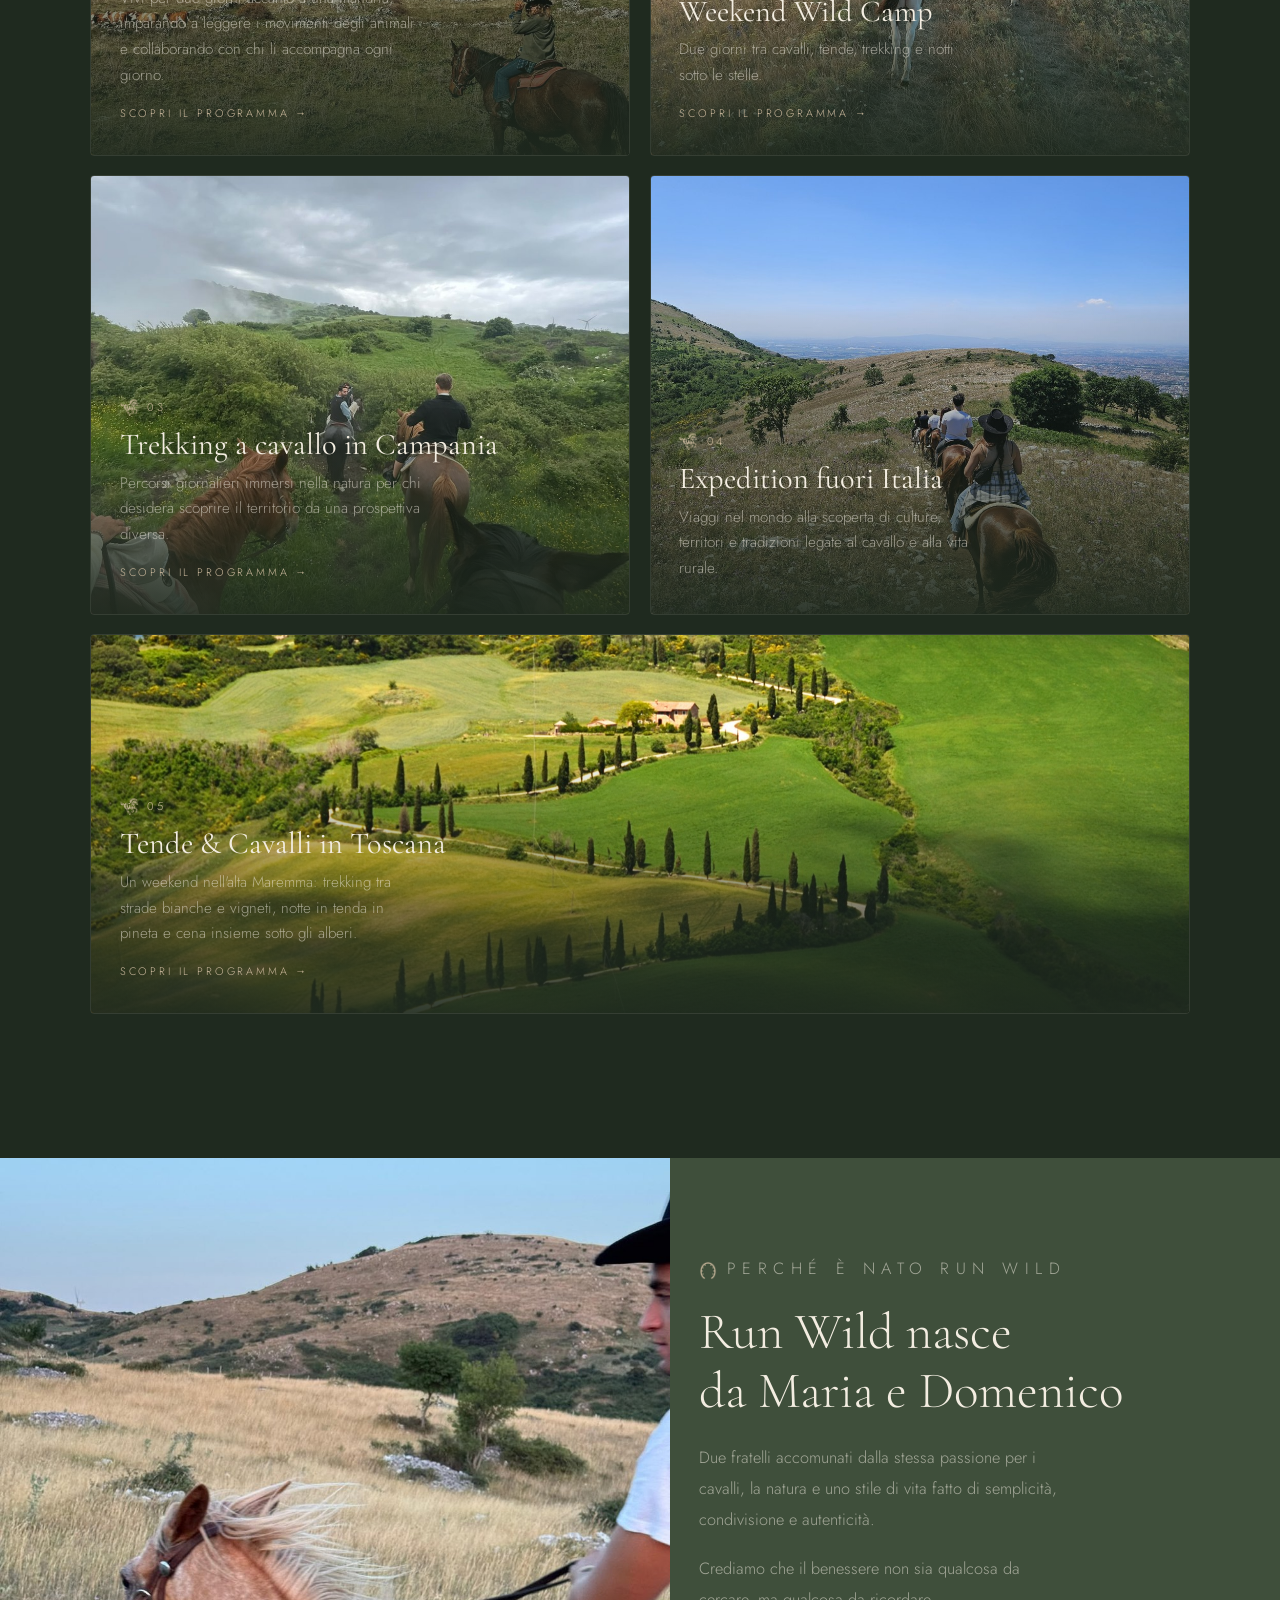
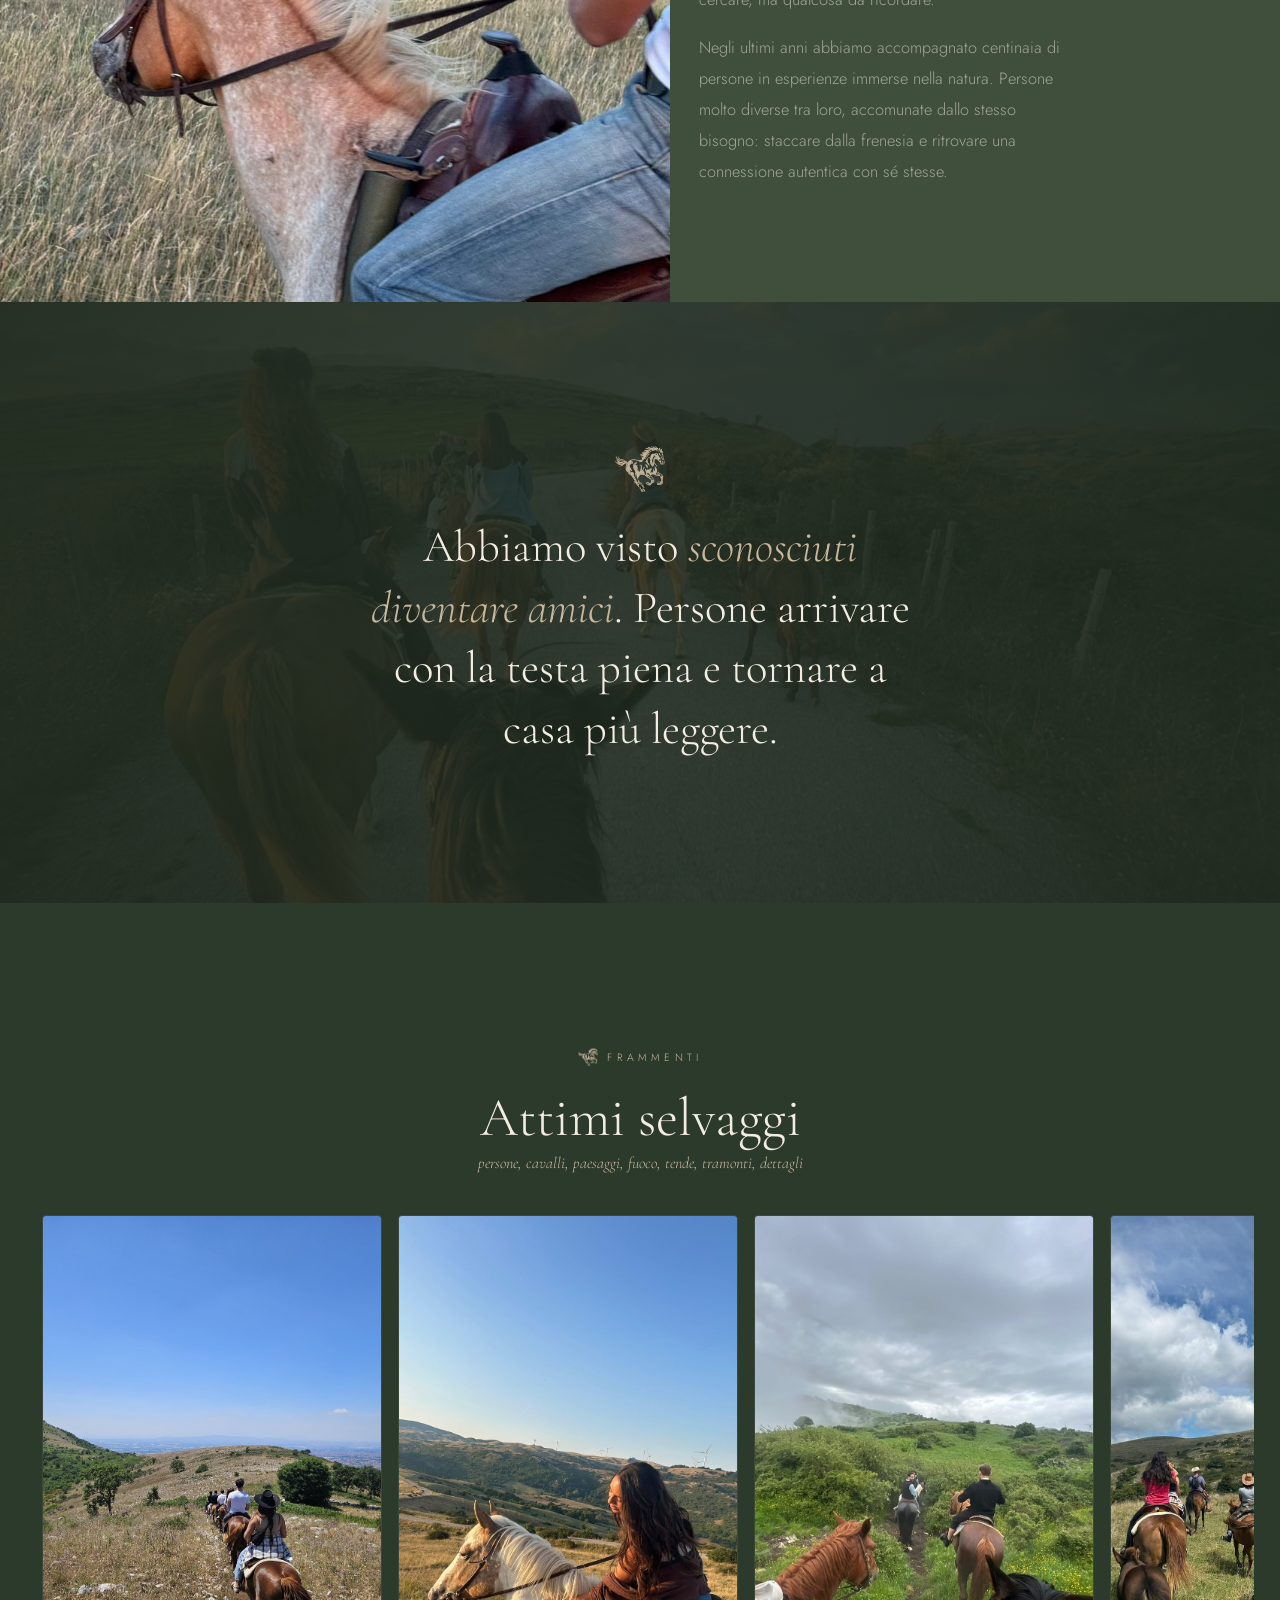
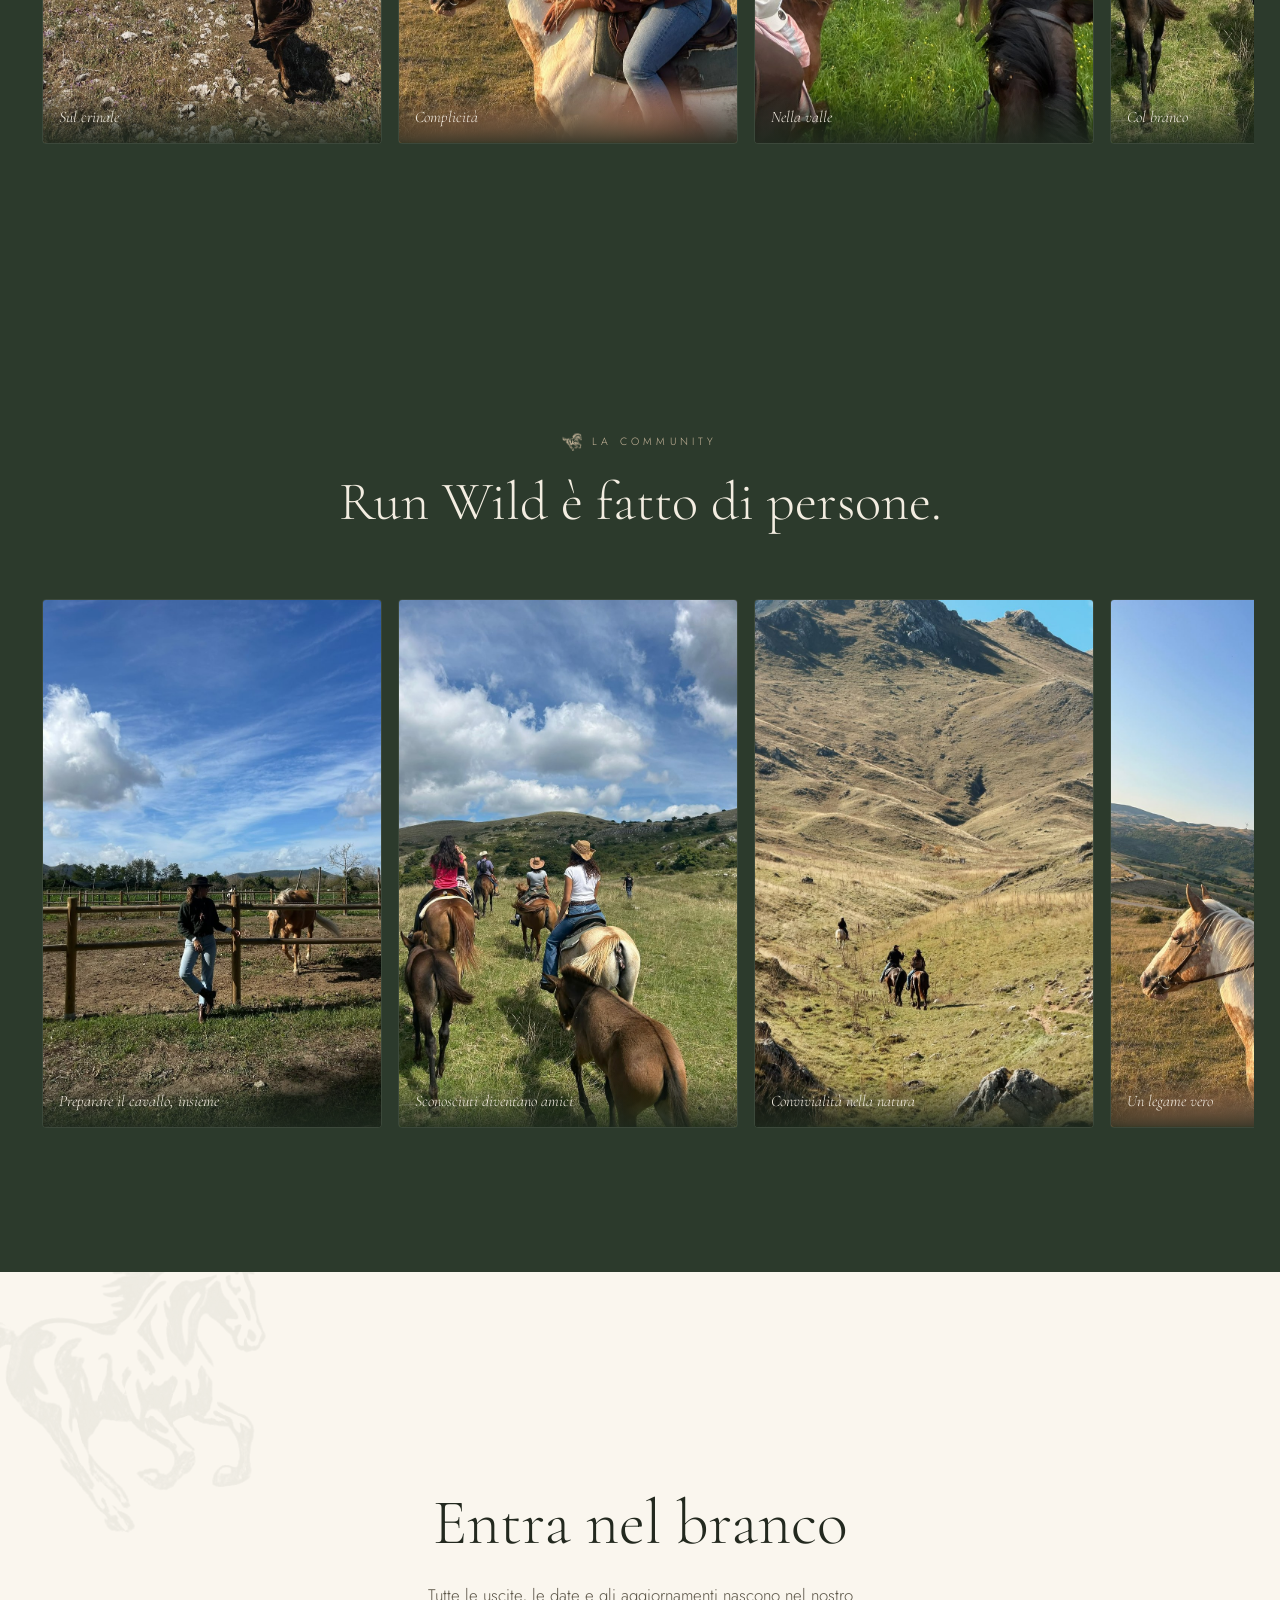
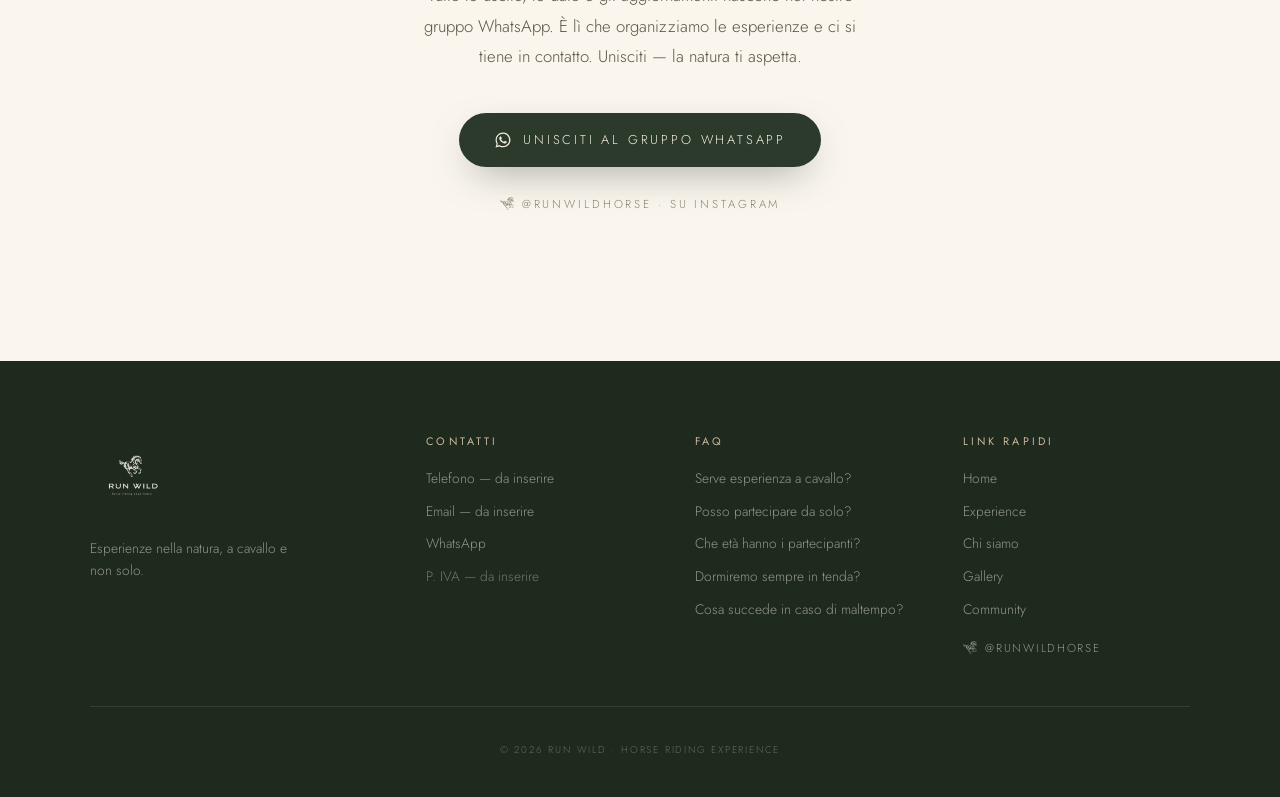
==== commit f2fa8701: "Aggiunge le pagine di dettaglio delle experience - 4 nuove pagine: Herd Life (Lazio), Bramito dei Ce" ====
--- a/runwild-v2/index.html
+++ b/runwild-v2/index.html
@@ -10,188 +10,7 @@
 <link rel="preconnect" href="https://fonts.googleapis.com">
 <link rel="preconnect" href="https://fonts.gstatic.com" crossorigin>
 <link href="https://fonts.googleapis.com/css2?family=Cormorant+Garamond:ital,wght@0,300;0,400;0,500;0,600;1,300;1,400&family=Jost:wght@200;300;400;500&display=swap" rel="stylesheet">
-<style>
-  :root{
-    --forest:#2c3a2c;--forest-deep:#1f2a1f;--moss:#3f4f3b;
-    --cream:#f3ede1;--ivory:#faf6ee;--sand:#c9b79c;--clay:#9c6b4a;
-    --ink:#23291f;--fade:rgba(243,237,225,.55);
-    --hoof-mask:url("[data-uri]");
-  }
-  *{margin:0;padding:0;box-sizing:border-box}
-  html{scroll-behavior:smooth}
-  body{background:var(--forest);color:var(--cream);font-family:'Jost',sans-serif;font-weight:300;overflow-x:hidden;-webkit-font-smoothing:antialiased}
-  ::selection{background:var(--sand);color:var(--forest-deep)}
-  .serif{font-family:'Cormorant Garamond',serif}
-  h1,h2,h3{font-weight:400;line-height:1.05}
-  img{display:block}
-  body::after{content:"";position:fixed;inset:0;z-index:9999;pointer-events:none;opacity:.045;background-image:url("data:image/svg+xml,%3Csvg xmlns='http://www.w3.org/2000/svg' width='160' height='160'%3E%3Cfilter id='n'%3E%3CfeTurbulence type='fractalNoise' baseFrequency='0.85' numOctaves='3'/%3E%3C/filter%3E%3Crect width='100%25' height='100%25' filter='url(%23n)'/%3E%3C/svg%3E")}
-
-  .hoof-ico{display:inline-block;background:currentColor;-webkit-mask:url("[data-uri]") center/contain no-repeat;mask:url("[data-uri]") center/contain no-repeat}
-  .h-ico{display:inline-block;background:currentColor;-webkit-mask:url("[data-uri]") center/contain no-repeat;mask:url("[data-uri]") center/contain no-repeat}
-
-  /* NAV */
-  nav{position:fixed;top:0;left:0;right:0;z-index:100;display:flex;justify-content:space-between;align-items:center;gap:1rem;padding:1.1rem 1.6rem;transition:background .5s ease,padding .5s ease}
-  nav.scrolled{background:rgba(31,42,31,.86);backdrop-filter:blur(12px);padding:.7rem 1.6rem}
-  nav .brand{display:flex;align-items:center;gap:.7rem;flex:0 0 auto}
-  nav .brand .h-ico{width:30px;height:30px;color:var(--cream);transition:transform .6s cubic-bezier(.16,1,.3,1)}
-  nav.scrolled .brand .h-ico{transform:scale(.85)}
-  nav .brand b{font-weight:400;letter-spacing:.4em;font-size:.74rem;text-transform:uppercase;padding-left:.4em}
-  nav .nav-links{display:none;align-items:center;gap:2rem;margin:0 auto}
-  nav .nav-links a{color:var(--fade);text-decoration:none;font-size:.66rem;letter-spacing:.22em;text-transform:uppercase;transition:color .3s}
-  nav .nav-links a:hover{color:var(--cream)}
-  @media(min-width:920px){nav .nav-links{display:flex}}
-  nav .cta-nav{flex:0 0 auto;font-size:.66rem;letter-spacing:.26em;text-transform:uppercase;border:1px solid var(--fade);color:var(--cream);padding:.55rem 1.05rem;border-radius:40px;text-decoration:none;transition:all .4s ease;white-space:nowrap}
-  nav .cta-nav:hover{background:var(--cream);color:var(--forest-deep);border-color:var(--cream)}
-
-  /* HERO */
-  .hero{position:relative;height:100svh;min-height:620px;display:flex;align-items:center;justify-content:center;overflow:hidden;text-align:center}
-  .hero video{position:absolute;inset:0;width:100%;height:100%;object-fit:cover;z-index:0}
-  .hero::before{content:"";position:absolute;inset:0;z-index:1;background:linear-gradient(180deg,rgba(31,42,31,.5) 0%,rgba(31,42,31,.28) 38%,rgba(31,42,31,.82) 100%)}
-  @keyframes floaty{0%,100%{transform:translate(-50%,-50%) translateY(0)}50%{transform:translate(-50%,-50%) translateY(-14px)}}
-  .hero-inner{position:relative;z-index:2;padding:0 1.4rem;max-width:820px}
-  .hero .crest{width:52px;height:48px;color:var(--cream);margin:0 auto 1.2rem;display:block}
-  .hero .kicker{font-size:.66rem;letter-spacing:.4em;text-transform:uppercase;color:var(--sand);margin-bottom:1.2rem}
-  .hero h1{font-family:'Cormorant Garamond',serif;font-weight:300;font-size:clamp(2.3rem,7.5vw,4.6rem);letter-spacing:0;line-height:1.12;text-transform:none}
-  .hero h1 em{font-style:italic;color:var(--sand)}
-  .hero .lead{font-family:'Jost',sans-serif;font-weight:300;font-size:clamp(1rem,2.6vw,1.15rem);line-height:1.85;max-width:46ch;margin:1.4rem auto 0;color:var(--fade)}
-  .hero-cta{display:inline-flex;align-items:center;gap:.7rem;margin-top:2.2rem;background:var(--cream);color:var(--forest-deep);text-decoration:none;padding:1.05rem 2.1rem;border-radius:50px;font-size:.74rem;letter-spacing:.2em;text-transform:uppercase;transition:all .4s cubic-bezier(.16,1,.3,1);box-shadow:0 14px 40px -16px rgba(0,0,0,.5)}
-  .hero-cta:hover{transform:translateY(-3px);background:var(--sand)}
-  .hero .scroll-hint{position:absolute;bottom:2rem;left:50%;transform:translateX(-50%);z-index:3;font-size:.6rem;letter-spacing:.35em;text-transform:uppercase;opacity:.7;display:flex;flex-direction:column;align-items:center;gap:.6rem}
-  .hero .scroll-hint .line{width:1px;height:38px;background:var(--cream);animation:pulse 2.4s ease-in-out infinite;transform-origin:top}
-  @keyframes pulse{0%,100%{transform:scaleY(.4);opacity:.4}50%{transform:scaleY(1);opacity:1}}
-
-  .reveal-up{opacity:0;transform:translateY(28px);transition:opacity 1.1s cubic-bezier(.16,1,.3,1),transform 1.1s cubic-bezier(.16,1,.3,1)}
-  .reveal-up.in{opacity:1;transform:translateY(0)}
-
-  section{position:relative}
-  .pad{padding:clamp(4.5rem,12vw,9rem) 1.6rem}
-  .eyebrow{display:inline-flex;align-items:center;gap:.6rem;font-size:.66rem;letter-spacing:.4em;text-transform:uppercase;color:var(--sand);margin-bottom:1.4rem}
-  .eyebrow .h-ico{width:20px;height:20px;color:var(--sand)}
-  .eyebrow .hoof-ico{width:18px;height:20px;color:var(--sand)}
-  .manifesto .eyebrow .hoof-ico{color:var(--clay)}
-
-  .hoof-trail{display:flex;justify-content:center;gap:1.4rem;padding:2.6rem 0;opacity:.55}
-  .hoof-trail span{width:20px;height:22px;background:var(--clay);-webkit-mask:var(--hoof-mask) center/contain no-repeat;mask:var(--hoof-mask) center/contain no-repeat;transform:rotate(6deg)}
-  .hoof-trail span:nth-child(even){transform:rotate(-6deg) translateY(9px)}
-
-  /* MANIFESTO */
-  .manifesto{background:var(--ivory);color:var(--ink);text-align:center;overflow:hidden}
-  .manifesto .ghost{position:absolute;right:-4%;bottom:-6%;width:min(48vw,360px);aspect-ratio:1;color:var(--clay);opacity:.07;background:currentColor;-webkit-mask:url("[data-uri]") center/contain no-repeat;mask:url("[data-uri]